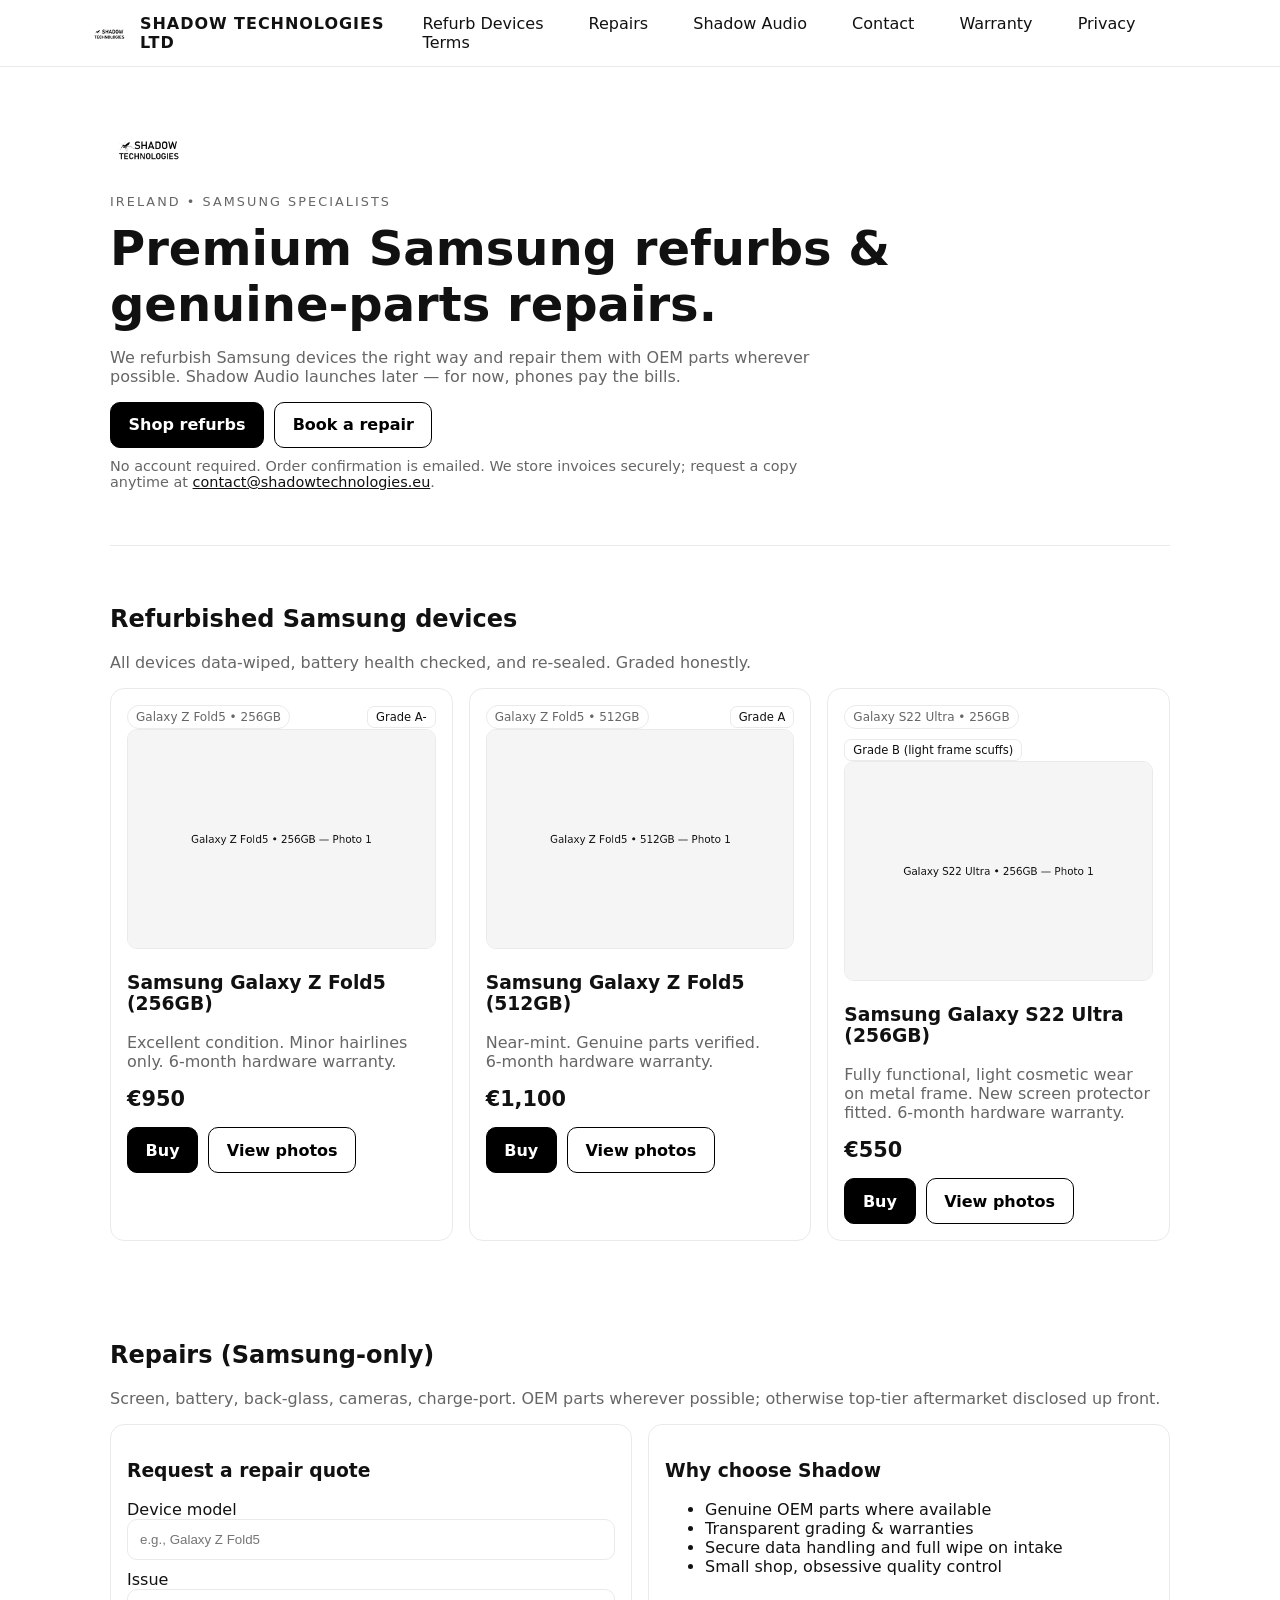
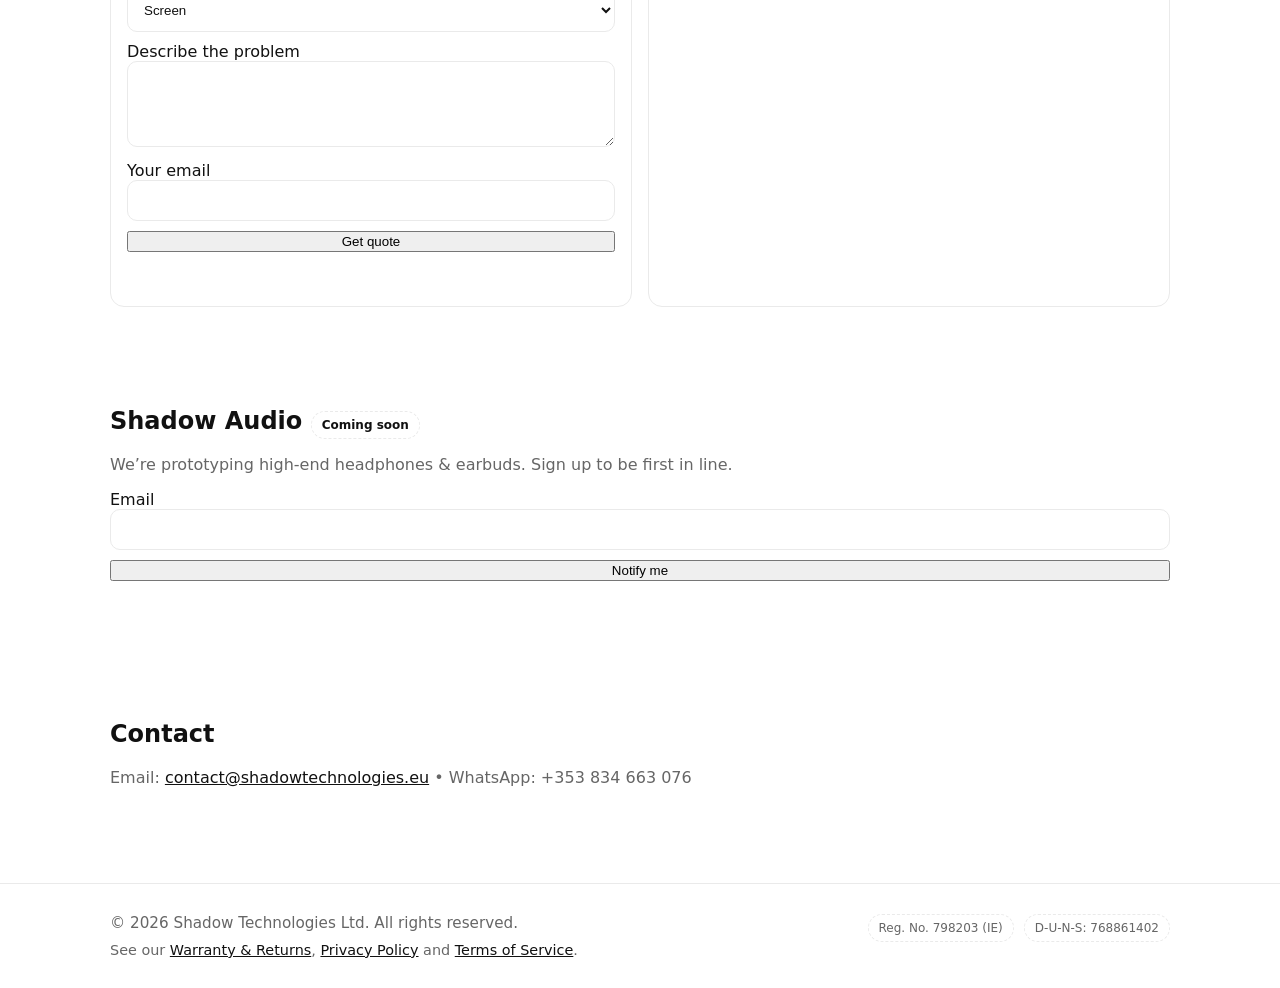
==== index.html @ c61ab70a "Add files via upload" ====
<!DOCTYPE html>
<html lang="en">
<head>
  <meta charset="utf-8" />
  <meta name="viewport" content="width=device-width, initial-scale=1" />
  <title>Shadow Technologies Ltd — Refurbished Samsung • Repairs • Audio (Soon)</title>
  <meta name="description" content="Shadow Technologies Ltd — Ireland. Premium Samsung refurbs, genuine-parts repairs, and Shadow Audio (coming soon)." />
  <link rel="stylesheet" href="assets/css/styles.css" />
  
<link rel="icon" type="image/png" sizes="16x16" href="assets/icons/favicon-16.png">
<link rel="icon" type="image/png" sizes="32x32" href="assets/icons/favicon-32.png">
<link rel="icon" type="image/png" sizes="48x48" href="assets/icons/favicon-48.png">
<link rel="icon" type="image/png" sizes="64x64" href="assets/icons/favicon-64.png">
<link rel="icon" type="image/png" sizes="128x128" href="assets/icons/favicon-128.png">
<link rel="apple-touch-icon" sizes="180x180" href="assets/icons/favicon-180.png">
<link rel="icon" type="image/png" sizes="192x192" href="assets/icons/favicon-192.png">
<link rel="icon" type="image/png" sizes="256x256" href="assets/icons/favicon-256.png">
<link rel="icon" type="image/png" sizes="512x512" href="assets/icons/favicon-512.png">

  <script type="module">
    import { REVOLUT_LINK_FOLD5_256, REVOLUT_LINK_FOLD5_512, REVOLUT_LINK_S22U_256, FORMSPREE_ENDPOINT } from './assets/js/config.js';
    window.SHADOW_CONFIG = { REVOLUT_LINK_FOLD5_256, REVOLUT_LINK_FOLD5_512, REVOLUT_LINK_S22U_256, FORMSPREE_ENDPOINT };
  </script>
</head>
<body>
  <header>
    <div class="wrap top">
      <a class="brand" href="index.html" aria-label="Shadow Technologies home">
        <img src="assets/img/logo-64.png" alt="Shadow logo">
        <span class="word">SHADOW TECHNOLOGIES LTD</span>
      </a>
      <nav aria-label="Main">
        <a href="#devices">Refurb Devices</a>
        <a href="#repairs">Repairs</a>
        <a href="#audio">Shadow Audio</a>
        <a href="#contact">Contact</a>
        <a href="warranty.html">Warranty</a>
        <a href="privacy.html">Privacy</a>
        <a href="terms.html">Terms</a>
      </nav>
    </div>
  </header>

  <main class="wrap">
    <section class="hero">
      <img class="hero-logo" src="assets/img/logo-256.png" alt="Shadow Technologies">
      <span class="kicker">Ireland • Samsung Specialists</span>
      <h1>Premium Samsung refurbs & genuine‑parts repairs.</h1>
      <p>We refurbish Samsung devices the right way and repair them with OEM parts wherever possible. Shadow Audio launches later — for now, phones pay the bills.</p>
      <div class="stack" style="margin-top:14px">
        <a class="btn" href="#devices">Shop refurbs</a>
        <a class="btn" style="background:#fff;color:#000;border:1px solid #000" href="#repairs">Book a repair</a>
      </div>
      <p class="note" style="margin-top:10px">No account required. Order confirmation is emailed. We store invoices securely; request a copy anytime at <a href="mailto:contact@shadowtechnologies.eu">contact@shadowtechnologies.eu</a>.</p>
    </section>

    <!-- Devices -->
    <section id="devices" class="section">
      <h2>Refurbished Samsung devices</h2>
      <p class="muted">All devices data‑wiped, battery health checked, and re‑sealed. Graded honestly.</p>
      <div class="grid" role="list">

        <!-- Fold5 256 -->
        <article class="card" role="listitem">
          <div class="stack" style="justify-content:space-between;align-items:center">
            <span class="tag">Galaxy Z Fold5 • 256GB</span>
            <span class="badge">Grade A-</span>
          </div>
          <img class="img product-img" src="assets/img/fold5-256.jpg" alt="Galaxy Z Fold5 256GB" data-gallery="fold5-256">
          <h3>Samsung Galaxy Z Fold5 (256GB)</h3>
          <p class="muted">Excellent condition. Minor hairlines only. 6‑month hardware warranty.</p>
          <p><span class="price">€950</span></p>
          <div class="stack"><a class="btn" id="buy-fold5-256">Buy</a><a class="btn" style="background:#fff;color:#000;border:1px solid #000" data-open="fold5-256">View photos</a></div>
        </article>

        <!-- Fold5 512 -->
        <article class="card" role="listitem">
          <div class="stack" style="justify-content:space-between;align-items:center">
            <span class="tag">Galaxy Z Fold5 • 512GB</span>
            <span class="badge">Grade A</span>
          </div>
          <img class="img product-img" src="assets/img/fold5-512.jpg" alt="Galaxy Z Fold5 512GB" data-gallery="fold5-512">
          <h3>Samsung Galaxy Z Fold5 (512GB)</h3>
          <p class="muted">Near‑mint. Genuine parts verified. 6‑month hardware warranty.</p>
          <p><span class="price">€1,100</span></p>
          <div class="stack"><a class="btn" id="buy-fold5-512">Buy</a><a class="btn" style="background:#fff;color:#000;border:1px solid #000" data-open="fold5-512">View photos</a></div>
        </article>

        <!-- S22 Ultra -->
        <article class="card" role="listitem">
          <div class="stack" style="justify-content:space-between;align-items:center">
            <span class="tag">Galaxy S22 Ultra • 256GB</span>
            <span class="badge">Grade B (light frame scuffs)</span>
          </div>
          <img class="img product-img" src="assets/img/s22ultra.jpg" alt="Samsung Galaxy S22 Ultra 256GB" data-gallery="s22ultra">
          <h3>Samsung Galaxy S22 Ultra (256GB)</h3>
          <p class="muted">Fully functional, light cosmetic wear on metal frame. New screen protector fitted. 6‑month hardware warranty.</p>
          <p><span class="price">€550</span></p>
          <div class="stack"><a class="btn" id="buy-s22u">Buy</a><a class="btn" style="background:#fff;color:#000;border:1px solid #000" data-open="s22ultra">View photos</a></div>
        </article>

      </div>

      <!-- Hidden galleries -->
      <div class="gallery-images" data-gallery="fold5-256" style="display:none">
        <img src="assets/img/fold5-256-1.jpg" alt="">
        <img src="assets/img/fold5-256-2.jpg" alt="">
        <img src="assets/img/fold5-256-3.jpg" alt="">
      </div>
      <div class="gallery-images" data-gallery="fold5-512" style="display:none">
        <img src="assets/img/fold5-512-1.jpg" alt="">
        <img src="assets/img/fold5-512-2.jpg" alt="">
        <img src="assets/img/fold5-512-3.jpg" alt="">
      </div>
      <div class="gallery-images" data-gallery="s22ultra" style="display:none">
        <img src="assets/img/s22ultra-1.jpg" alt="">
        <img src="assets/img/s22ultra-2.jpg" alt="">
        <img src="assets/img/s22ultra-3.jpg" alt="">
      </div>
    </section>

    <!-- Repairs -->
    <section id="repairs" class="section">
      <h2>Repairs (Samsung‑only)</h2>
      <p class="muted">Screen, battery, back‑glass, cameras, charge‑port. OEM parts wherever possible; otherwise top‑tier aftermarket disclosed up front.</p>
      <div class="grid">
        <div class="card">
          <h3>Request a repair quote</h3>
          <form id="repairForm" method="POST">
            <label>Device model<input name="model" placeholder="e.g., Galaxy Z Fold5" required></label>
            <label>Issue<select name="issue" required>
              <option value="Screen">Screen</option>
              <option value="Battery">Battery</option>
              <option value="Back glass">Back glass</option>
              <option value="Cameras">Cameras</option>
              <option value="Charge port">Charge port</option>
              <option value="Other">Other</option>
            </select></label>
            <label>Describe the problem<textarea name="details" rows="4"></textarea></label>
            <label>Your email<input name="email" type="email" required></label>
            <button class="btn" type="submit">Get quote</button>
            <p class="note" id="repairNote"></p>
          </form>
        </div>
        <div class="card">
          <h3>Why choose Shadow</h3>
          <ul>
            <li>Genuine OEM parts where available</li>
            <li>Transparent grading & warranties</li>
            <li>Secure data handling and full wipe on intake</li>
            <li>Small shop, obsessive quality control</li>
          </ul>
        </div>
      </div>
    </section>

    <!-- Audio -->
    <section id="audio" class="section">
      <h2>Shadow Audio <span class="pill">Coming soon</span></h2>
      <p class="muted">We’re prototyping high‑end headphones & earbuds. Sign up to be first in line.</p>
      <form id="notifyForm" method="POST">
        <label>Email <input type="email" name="email" required></label>
        <button class="btn" type="submit">Notify me</button>
        <p class="note" id="notifyNote"></p>
      </form>
    </section>

    <!-- Contact -->
    <section id="contact" class="section">
      <h2>Contact</h2>
      <p class="muted">Email: <a href="mailto:contact@shadowtechnologies.eu">contact@shadowtechnologies.eu</a> • WhatsApp: +353 834 663 076</p>
    </section>
  </main>

  <footer class="footer">
    <div class="wrap">
      <div class="stack" style="justify-content:space-between">
        <div>© <span id="y"></span> Shadow Technologies Ltd. All rights reserved.</div>
        <div class="stack"><span class="pill">Reg. No. 798203 (IE)</span><span class="pill">D‑U‑N‑S: 768861402</span></div>
      </div>
      <div class="note">See our <a href="warranty.html">Warranty & Returns</a>, <a href="privacy.html">Privacy Policy</a> and <a href="terms.html">Terms of Service</a>.</div>
    </div>
  </footer>

  <!-- Gallery Modal -->
  <div id="galleryModal" class="gallery-modal" role="dialog" aria-modal="true" aria-label="Product gallery">
    <span class="gallery-close" aria-label="Close gallery">&times;</span>
    <img class="gallery-content" id="galleryImage" src="" alt="">
    <div class="gallery-nav"><span id="prev" aria-label="Previous">&#10094;</span><span id="next" aria-label="Next">&#10095;</span></div>
  </div>

  <script>
    const cfg = window.SHADOW_CONFIG || {};
    const safeGo = (url) => { if(!url || url.includes('REPLACE_WITH')) { alert('Checkout link not set yet.'); return; } window.location.href = url; };

    // BUY buttons
    ['buy-fold5-256','buy-fold5-512','buy-s22u'].forEach((id,i)=>{
      const el = document.getElementById(id);
      const link = [cfg.REVOLUT_LINK_FOLD5_256,cfg.REVOLUT_LINK_FOLD5_512,cfg.REVOLUT_LINK_S22U_256][i];
      if (el) el.onclick = () => safeGo(link);
    });

    // Forms → Formspree
    const repairForm = document.getElementById('repairForm');
    const repairNote = document.getElementById('repairNote');
    if (repairForm) {
      repairForm.addEventListener('submit', async (e) => {
        e.preventDefault();
        const fd = new FormData(repairForm);
        const body = Object.fromEntries(fd.entries());
        try {
          const r = await fetch(cfg.FORMSPREE_ENDPOINT, { method:'POST', headers:{'Content-Type':'application/json'}, body: JSON.stringify(body)});
          repairNote.textContent = r.ok ? 'Thanks! We\'ll reply shortly.' : 'Couldn\'t send. Try email.';
          if (r.ok) repairForm.reset();
        } catch(err) { repairNote.textContent = 'Network error. Try email.'; }
      });
    }

    const notifyForm = document.getElementById('notifyForm');
    const notifyNote = document.getElementById('notifyNote');
    if (notifyForm) {
      notifyForm.addEventListener('submit', async (e) => {
        e.preventDefault();
        const fd = new FormData(notifyForm);
        const body = Object.fromEntries(fd.entries());
        try {
          const r = await fetch(cfg.FORMSPREE_ENDPOINT, { method:'POST', headers:{'Content-Type':'application/json'}, body: JSON.stringify({ list:'ShadowAudio', ...body })});
          notifyNote.textContent = r.ok ? 'You\'re on the list! We\'ll email when ready.' : 'Couldn\'t subscribe. Try email.';
          if (r.ok) notifyForm.reset();
        } catch(err) { notifyNote.textContent = 'Network error. Try email.'; }
      });
    }

    // --- Gallery modal ---
    const modal = document.getElementById('galleryModal');
    const modalImg = document.getElementById('galleryImage');
    const closeBtn = modal.querySelector('.gallery-close');
    const prevBtn = document.getElementById('prev');
    const nextBtn = document.getElementById('next');

    let galleryImages = [];
    let currentIndex = 0;

    function openGallery(name) {
      const container = document.querySelector(`.gallery-images[data-gallery="${name}"]`);
      if (!container) return;
      galleryImages = Array.from(container.querySelectorAll('img'));
      currentIndex = 0;
      modal.style.display = 'flex';
      showImage();
    }
    function showImage() { modalImg.src = galleryImages[currentIndex].src; }
    function closeGallery() { modal.style.display = 'none'; }

    document.querySelectorAll('[data-open]').forEach(btn => btn.addEventListener('click', () => openGallery(btn.getAttribute('data-open'))));
    document.querySelectorAll('.product-img').forEach(i => i.addEventListener('click', () => openGallery(i.getAttribute('data-gallery'))));

    prevBtn.onclick = () => { currentIndex = (currentIndex - 1 + galleryImages.length) % galleryImages.length; showImage(); }
    nextBtn.onclick = () => { currentIndex = (currentIndex + 1) % galleryImages.length; showImage(); }
    closeBtn.onclick = closeGallery;
    modal.addEventListener('click', (e) => { if (e.target === modal) closeGallery(); });
    document.addEventListener('keydown', (e) => {
      if (modal.style.display !== 'flex') return;
      if (e.key === 'Escape') closeGallery();
      if (e.key === 'ArrowLeft') prevBtn.onclick();
      if (e.key === 'ArrowRight') nextBtn.onclick();
    });

    document.getElementById('y').textContent = new Date().getFullYear();
  </script>
</body>
</html>
---- assets/css/styles.css ----
:root{--bg:#fff;--fg:#111;--muted:#666;--border:#eaeaea;--accent:#000}
*{box-sizing:border-box}
html,body{margin:0;padding:0;background:var(--bg);color:var(--fg);font-family:system-ui,-apple-system,Segoe UI,Roboto,Ubuntu,Cantarell,'Helvetica Neue',Arial,sans-serif}
a{color:var(--fg);text-decoration:underline}
a.btn{display:inline-block;text-decoration:none;background:var(--accent);color:#fff;padding:.8rem 1.1rem;border-radius:10px;font-weight:600;border:1px solid #000}
header{position:sticky;top:0;background:rgba(255,255,255,.9);backdrop-filter:saturate(180%) blur(8px);border-bottom:1px solid var(--border);z-index:10}
.wrap{max-width:1100px;margin:0 auto;padding:0 20px}
.top{display:flex;align-items:center;justify-content:space-between;padding:14px 0}
.brand{display:flex;align-items:center;gap:10px;text-decoration:none;color:inherit}
.brand img{height:30px;width:auto;display:block}
.brand .word{font-weight:800;letter-spacing:.06em}
nav a{margin:0 10px;padding:8px 10px;border-radius:8px;text-decoration:none}
nav a:hover{background:#f4f4f4}
.hero{padding:52px 0 40px;border-bottom:1px solid var(--border)}
.hero h1{font-size:clamp(28px,5vw,48px);margin:.2em 0}
.hero p{color:var(--muted);max-width:700px}
.grid{display:grid;grid-template-columns:repeat(auto-fit,minmax(260px,1fr));gap:16px}
.card{border:1px solid var(--border);border-radius:14px;padding:16px}
.tag{display:inline-block;font-size:.75rem;border:1px solid var(--border);padding:4px 8px;border-radius:999px;color:var(--muted)}
.price{font-weight:800;font-size:1.3rem}
.muted{color:var(--muted)}
.kicker{letter-spacing:.16em;text-transform:uppercase;font-size:.8rem;color:var(--muted)}
.stack{display:flex;gap:10px;flex-wrap:wrap}
.footer{border-top:1px solid var(--border);margin-top:40px;padding:30px 0;color:var(--muted);font-size:.95rem}
.pill{border:1px dashed var(--border);padding:6px 10px;border-radius:999px;font-size:.75rem}
form{display:grid;gap:10px}
input,textarea,select{width:100%;padding:12px;border-radius:10px;border:1px solid var(--border);background:#fff;color:var(--fg)}
.note{font-size:.9rem;color:var(--muted)}
.section{padding:40px 0}
.badge{font-size:.72rem;padding:3px 8px;border:1px solid var(--border);border-radius:7px}
.img{width:100%;height:220px;object-fit:cover;border-radius:10px;border:1px solid var(--border);cursor:pointer}
.hero .hero-logo{height:60px;width:auto;display:block;margin:0 0 12px 0}

/* Gallery modal */
.gallery-modal{position:fixed;inset:0;background:rgba(0,0,0,.9);display:none;align-items:center;justify-content:center;z-index:1000}
.gallery-content{max-width:80%;max-height:80%;border-radius:12px;border:1px solid #222;box-shadow:0 10px 40px rgba(0,0,0,.5)}
.gallery-close{position:absolute;top:16px;right:24px;font-size:36px;color:#fff;cursor:pointer}
.gallery-nav{position:absolute;top:50%;left:0;right:0;display:flex;justify-content:space-between;transform:translateY(-50%);padding:0 24px}
.gallery-nav span{font-size:50px;color:#fff;cursor:pointer;user-select:none}
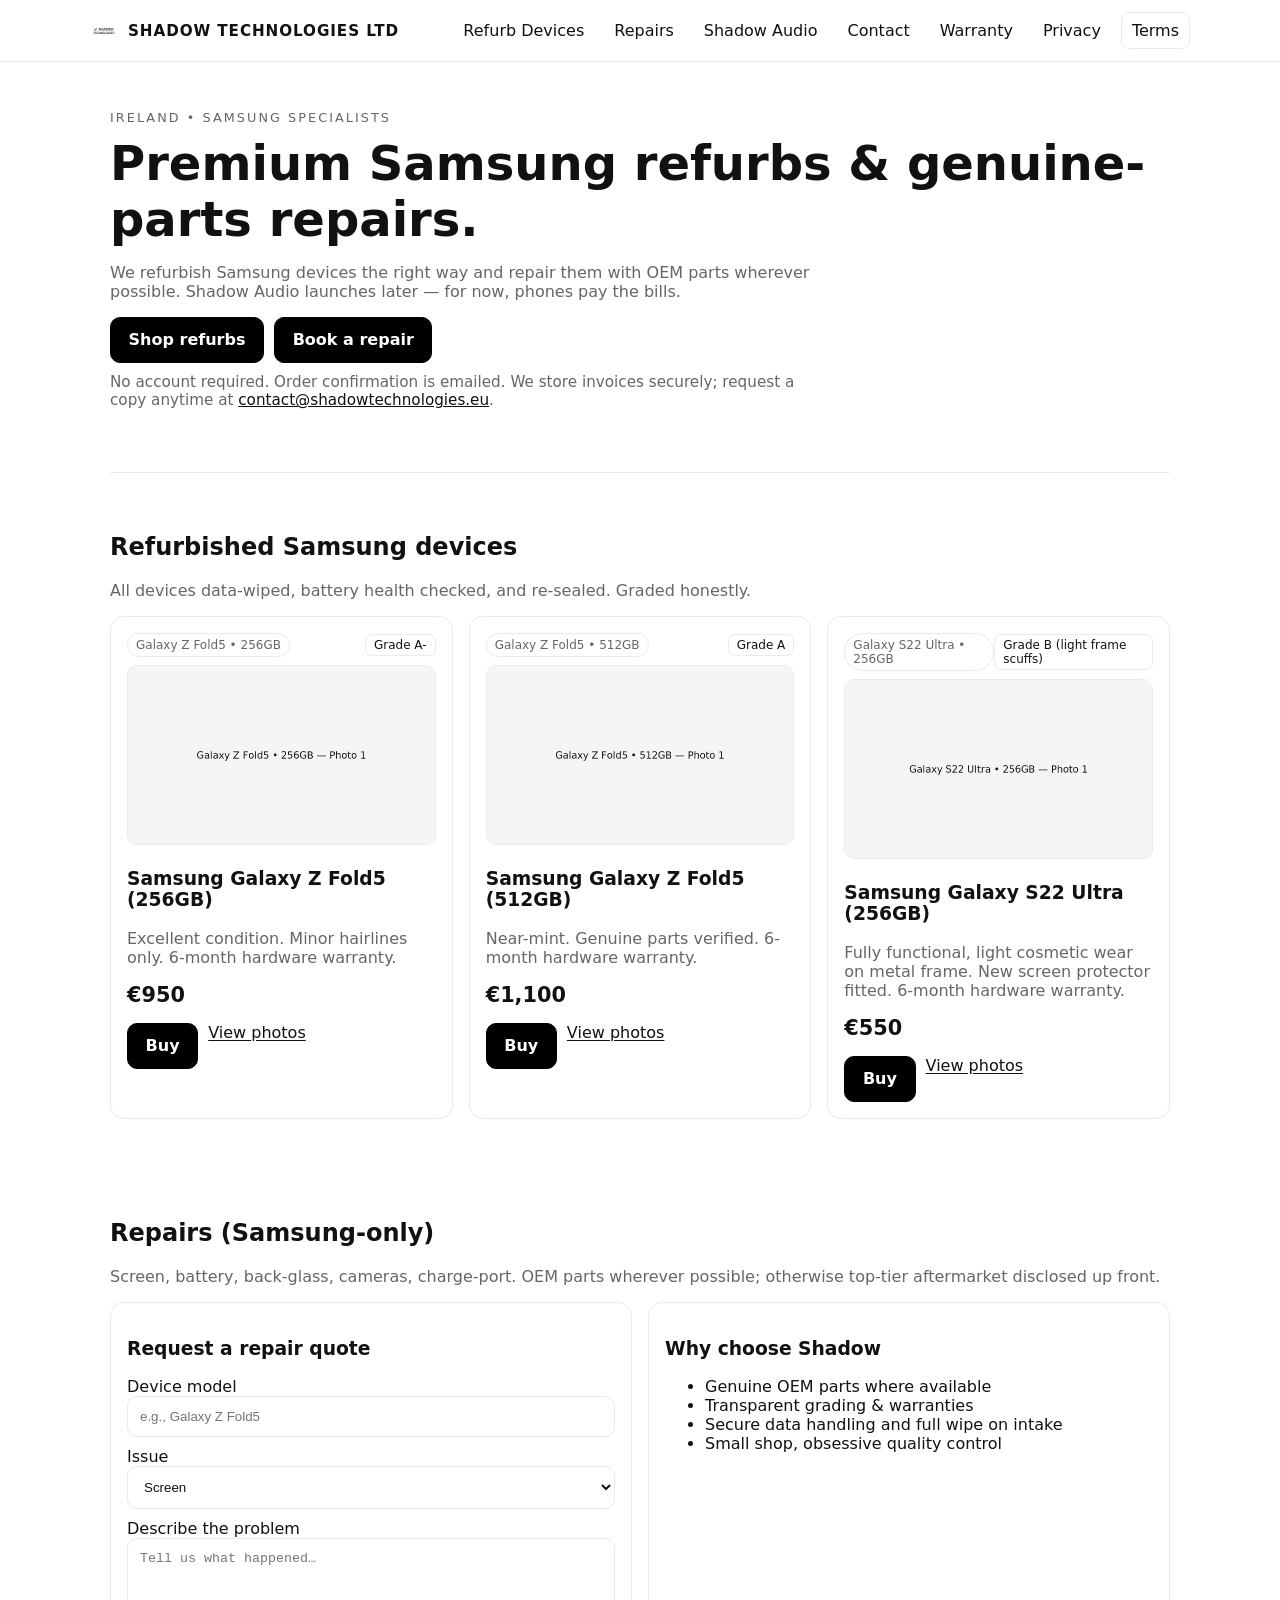
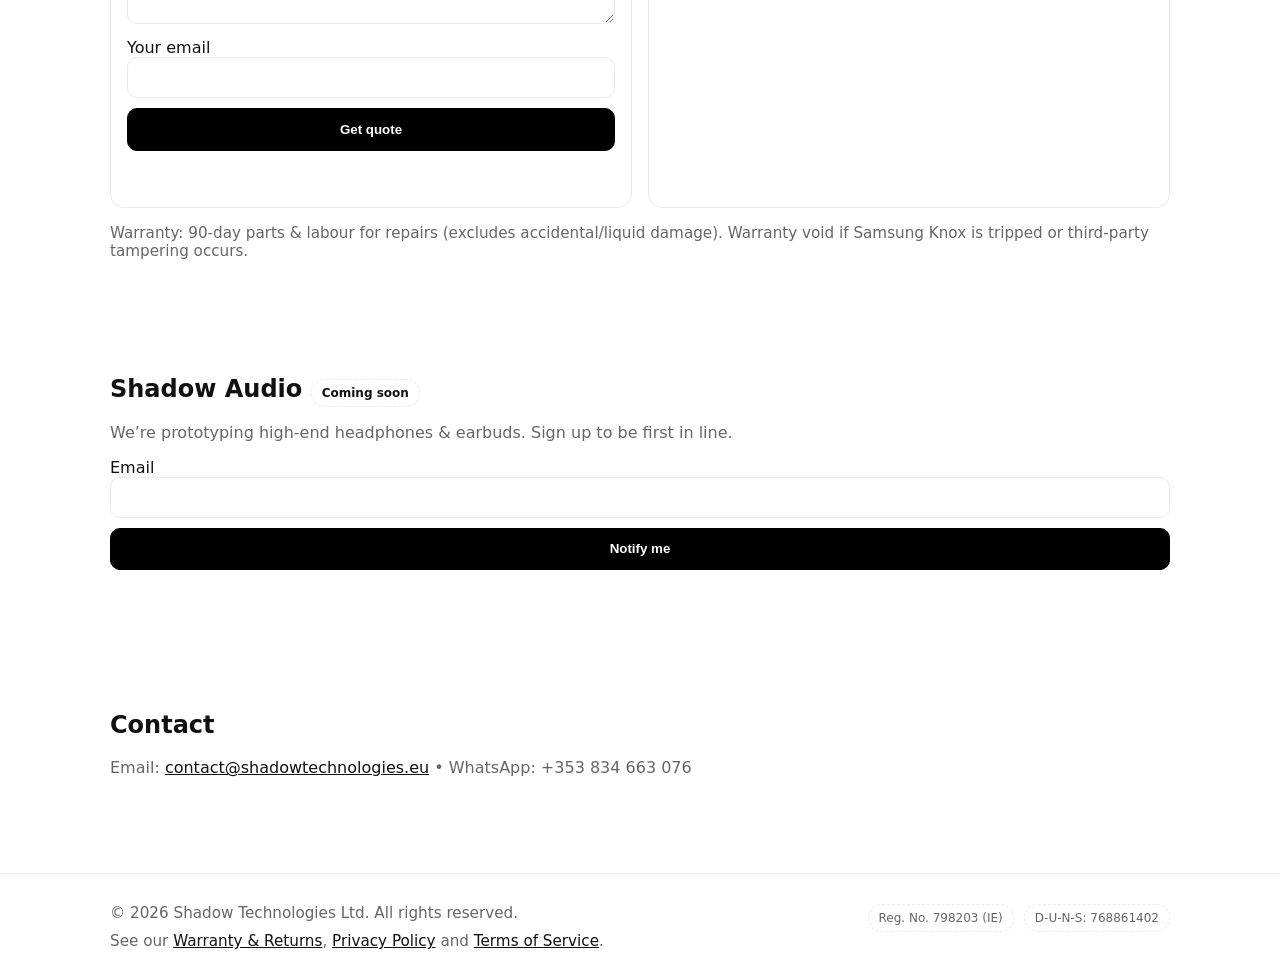
==== commit a1dee893: "Update index.html" ====
--- a/index.html
+++ b/index.html
@@ -4,140 +4,142 @@
   <meta charset="utf-8" />
   <meta name="viewport" content="width=device-width, initial-scale=1" />
   <title>Shadow Technologies Ltd — Refurbished Samsung • Repairs • Audio (Soon)</title>
-  <meta name="description" content="Shadow Technologies Ltd — Ireland. Premium Samsung refurbs, genuine-parts repairs, and Shadow Audio (coming soon)." />
+  <meta name="description" content="Shadow Technologies Ltd — Ireland. Premium Samsung refurb devices, genuine-parts repairs, and Shadow Audio (coming soon)." />
   <link rel="stylesheet" href="assets/css/styles.css" />
-  
-<link rel="icon" type="image/png" sizes="16x16" href="assets/icons/favicon-16.png">
-<link rel="icon" type="image/png" sizes="32x32" href="assets/icons/favicon-32.png">
-<link rel="icon" type="image/png" sizes="48x48" href="assets/icons/favicon-48.png">
-<link rel="icon" type="image/png" sizes="64x64" href="assets/icons/favicon-64.png">
-<link rel="icon" type="image/png" sizes="128x128" href="assets/icons/favicon-128.png">
-<link rel="apple-touch-icon" sizes="180x180" href="assets/icons/favicon-180.png">
-<link rel="icon" type="image/png" sizes="192x192" href="assets/icons/favicon-192.png">
-<link rel="icon" type="image/png" sizes="256x256" href="assets/icons/favicon-256.png">
-<link rel="icon" type="image/png" sizes="512x512" href="assets/icons/favicon-512.png">
-
+  <link rel="icon" href="assets/img/logo-256.png" type="image/png" />
   <script type="module">
-    import { REVOLUT_LINK_FOLD5_256, REVOLUT_LINK_FOLD5_512, REVOLUT_LINK_S22U_256, FORMSPREE_ENDPOINT } from './assets/js/config.js';
+    import {
+      REVOLUT_LINK_FOLD5_256,
+      REVOLUT_LINK_FOLD5_512,
+      REVOLUT_LINK_S22U_256,
+      FORMSPREE_ENDPOINT
+    } from './assets/js/config.js';
     window.SHADOW_CONFIG = { REVOLUT_LINK_FOLD5_256, REVOLUT_LINK_FOLD5_512, REVOLUT_LINK_S22U_256, FORMSPREE_ENDPOINT };
   </script>
 </head>
 <body>
+  <!-- Header -->
   <header>
     <div class="wrap top">
-      <a class="brand" href="index.html" aria-label="Shadow Technologies home">
-        <img src="assets/img/logo-64.png" alt="Shadow logo">
-        <span class="word">SHADOW TECHNOLOGIES LTD</span>
-      </a>
-      <nav aria-label="Main">
+      <div class="brand">
+        <img src="assets/img/logo-256.png" alt="Shadow Technologies" class="brandmark" width="28" height="28" />
+        <span class="logo">SHADOW TECHNOLOGIES LTD</span>
+      </div>
+
+      <!-- Mobile toggle -->
+      <button class="nav-toggle" aria-expanded="false" aria-controls="mainnav" aria-label="Open menu">☰</button>
+
+      <nav id="mainnav" aria-label="Main">
         <a href="#devices">Refurb Devices</a>
         <a href="#repairs">Repairs</a>
         <a href="#audio">Shadow Audio</a>
         <a href="#contact">Contact</a>
         <a href="warranty.html">Warranty</a>
         <a href="privacy.html">Privacy</a>
-        <a href="terms.html">Terms</a>
+        <a class="pill-link" href="terms.html">Terms</a>
       </nav>
     </div>
   </header>
 
   <main class="wrap">
+    <!-- Hero -->
     <section class="hero">
-      <img class="hero-logo" src="assets/img/logo-256.png" alt="Shadow Technologies">
-      <span class="kicker">Ireland • Samsung Specialists</span>
-      <h1>Premium Samsung refurbs & genuine‑parts repairs.</h1>
+      <div class="kicker">IRELAND • SAMSUNG SPECIALISTS</div>
+      <h1>Premium Samsung refurbs &amp; genuine-parts repairs.</h1>
       <p>We refurbish Samsung devices the right way and repair them with OEM parts wherever possible. Shadow Audio launches later — for now, phones pay the bills.</p>
       <div class="stack" style="margin-top:14px">
         <a class="btn" href="#devices">Shop refurbs</a>
-        <a class="btn" style="background:#fff;color:#000;border:1px solid #000" href="#repairs">Book a repair</a>
-      </div>
-      <p class="note" style="margin-top:10px">No account required. Order confirmation is emailed. We store invoices securely; request a copy anytime at <a href="mailto:contact@shadowtechnologies.eu">contact@shadowtechnologies.eu</a>.</p>
+        <a class="btn btn-ghost" href="#repairs">Book a repair</a>
+      </div>
+      <p class="note" style="margin-top:10px">
+        No account required. Order confirmation is emailed. We store invoices securely; request a copy anytime at
+        <a href="mailto:contact@shadowtechnologies.eu">contact@shadowtechnologies.eu</a>.
+      </p>
     </section>
 
     <!-- Devices -->
     <section id="devices" class="section">
       <h2>Refurbished Samsung devices</h2>
-      <p class="muted">All devices data‑wiped, battery health checked, and re‑sealed. Graded honestly.</p>
+      <p class="muted">All devices data-wiped, battery health checked, and re-sealed. Graded honestly.</p>
+
       <div class="grid" role="list">
-
         <!-- Fold5 256 -->
         <article class="card" role="listitem">
-          <div class="stack" style="justify-content:space-between;align-items:center">
+          <div class="card-head">
             <span class="tag">Galaxy Z Fold5 • 256GB</span>
             <span class="badge">Grade A-</span>
           </div>
-          <img class="img product-img" src="assets/img/fold5-256.jpg" alt="Galaxy Z Fold5 256GB" data-gallery="fold5-256">
+          <img class="img" src="assets/img/fold5-256.jpg" alt="Samsung Galaxy Z Fold5 256GB" />
           <h3>Samsung Galaxy Z Fold5 (256GB)</h3>
-          <p class="muted">Excellent condition. Minor hairlines only. 6‑month hardware warranty.</p>
+          <p class="muted">Excellent condition. Minor hairlines only. 6-month hardware warranty.</p>
           <p><span class="price">€950</span></p>
-          <div class="stack"><a class="btn" id="buy-fold5-256">Buy</a><a class="btn" style="background:#fff;color:#000;border:1px solid #000" data-open="fold5-256">View photos</a></div>
+          <div class="stack">
+            <a class="btn" id="buy-fold5-256">Buy</a>
+            <a class="link" href="assets/img/fold5-256.jpg" target="_blank" rel="noopener">View photos</a>
+          </div>
         </article>
 
         <!-- Fold5 512 -->
         <article class="card" role="listitem">
-          <div class="stack" style="justify-content:space-between;align-items:center">
+          <div class="card-head">
             <span class="tag">Galaxy Z Fold5 • 512GB</span>
             <span class="badge">Grade A</span>
           </div>
-          <img class="img product-img" src="assets/img/fold5-512.jpg" alt="Galaxy Z Fold5 512GB" data-gallery="fold5-512">
+          <img class="img" src="assets/img/fold5-512.jpg" alt="Samsung Galaxy Z Fold5 512GB" />
           <h3>Samsung Galaxy Z Fold5 (512GB)</h3>
-          <p class="muted">Near‑mint. Genuine parts verified. 6‑month hardware warranty.</p>
+          <p class="muted">Near-mint. Genuine parts verified. 6-month hardware warranty.</p>
           <p><span class="price">€1,100</span></p>
-          <div class="stack"><a class="btn" id="buy-fold5-512">Buy</a><a class="btn" style="background:#fff;color:#000;border:1px solid #000" data-open="fold5-512">View photos</a></div>
+          <div class="stack">
+            <a class="btn" id="buy-fold5-512">Buy</a>
+            <a class="link" href="assets/img/fold5-512.jpg" target="_blank" rel="noopener">View photos</a>
+          </div>
         </article>
 
         <!-- S22 Ultra -->
         <article class="card" role="listitem">
-          <div class="stack" style="justify-content:space-between;align-items:center">
+          <div class="card-head">
             <span class="tag">Galaxy S22 Ultra • 256GB</span>
             <span class="badge">Grade B (light frame scuffs)</span>
           </div>
-          <img class="img product-img" src="assets/img/s22ultra.jpg" alt="Samsung Galaxy S22 Ultra 256GB" data-gallery="s22ultra">
+          <img class="img" src="assets/img/s22ultra.jpg" alt="Samsung Galaxy S22 Ultra 256GB" />
           <h3>Samsung Galaxy S22 Ultra (256GB)</h3>
-          <p class="muted">Fully functional, light cosmetic wear on metal frame. New screen protector fitted. 6‑month hardware warranty.</p>
+          <p class="muted">Fully functional, light cosmetic wear on metal frame. New screen protector fitted. 6-month hardware warranty.</p>
           <p><span class="price">€550</span></p>
-          <div class="stack"><a class="btn" id="buy-s22u">Buy</a><a class="btn" style="background:#fff;color:#000;border:1px solid #000" data-open="s22ultra">View photos</a></div>
+          <div class="stack">
+            <a class="btn" id="buy-s22u">Buy</a>
+            <a class="link" href="assets/img/s22ultra.jpg" target="_blank" rel="noopener">View photos</a>
+          </div>
         </article>
-
-      </div>
-
-      <!-- Hidden galleries -->
-      <div class="gallery-images" data-gallery="fold5-256" style="display:none">
-        <img src="assets/img/fold5-256-1.jpg" alt="">
-        <img src="assets/img/fold5-256-2.jpg" alt="">
-        <img src="assets/img/fold5-256-3.jpg" alt="">
-      </div>
-      <div class="gallery-images" data-gallery="fold5-512" style="display:none">
-        <img src="assets/img/fold5-512-1.jpg" alt="">
-        <img src="assets/img/fold5-512-2.jpg" alt="">
-        <img src="assets/img/fold5-512-3.jpg" alt="">
-      </div>
-      <div class="gallery-images" data-gallery="s22ultra" style="display:none">
-        <img src="assets/img/s22ultra-1.jpg" alt="">
-        <img src="assets/img/s22ultra-2.jpg" alt="">
-        <img src="assets/img/s22ultra-3.jpg" alt="">
       </div>
     </section>
 
     <!-- Repairs -->
     <section id="repairs" class="section">
-      <h2>Repairs (Samsung‑only)</h2>
-      <p class="muted">Screen, battery, back‑glass, cameras, charge‑port. OEM parts wherever possible; otherwise top‑tier aftermarket disclosed up front.</p>
+      <h2>Repairs (Samsung-only)</h2>
+      <p class="muted">Screen, battery, back-glass, cameras, charge-port. OEM parts wherever possible; otherwise top-tier aftermarket disclosed up front.</p>
       <div class="grid">
         <div class="card">
           <h3>Request a repair quote</h3>
           <form id="repairForm" method="POST">
-            <label>Device model<input name="model" placeholder="e.g., Galaxy Z Fold5" required></label>
-            <label>Issue<select name="issue" required>
-              <option value="Screen">Screen</option>
-              <option value="Battery">Battery</option>
-              <option value="Back glass">Back glass</option>
-              <option value="Cameras">Cameras</option>
-              <option value="Charge port">Charge port</option>
-              <option value="Other">Other</option>
-            </select></label>
-            <label>Describe the problem<textarea name="details" rows="4"></textarea></label>
-            <label>Your email<input name="email" type="email" required></label>
+            <label>Device model
+              <input name="model" placeholder="e.g., Galaxy Z Fold5" required />
+            </label>
+            <label>Issue
+              <select name="issue" required>
+                <option value="Screen">Screen</option>
+                <option value="Battery">Battery</option>
+                <option value="Back glass">Back glass</option>
+                <option value="Cameras">Cameras</option>
+                <option value="Charge port">Charge port</option>
+                <option value="Other">Other</option>
+              </select>
+            </label>
+            <label>Describe the problem
+              <textarea name="details" rows="4" placeholder="Tell us what happened…"></textarea>
+            </label>
+            <label>Your email
+              <input name="email" type="email" required />
+            </label>
             <button class="btn" type="submit">Get quote</button>
             <p class="note" id="repairNote"></p>
           </form>
@@ -146,20 +148,21 @@
           <h3>Why choose Shadow</h3>
           <ul>
             <li>Genuine OEM parts where available</li>
-            <li>Transparent grading & warranties</li>
+            <li>Transparent grading &amp; warranties</li>
             <li>Secure data handling and full wipe on intake</li>
             <li>Small shop, obsessive quality control</li>
           </ul>
         </div>
       </div>
+      <p class="note">Warranty: 90-day parts &amp; labour for repairs (excludes accidental/liquid damage). Warranty void if Samsung Knox is tripped or third-party tampering occurs.</p>
     </section>
 
     <!-- Audio -->
     <section id="audio" class="section">
       <h2>Shadow Audio <span class="pill">Coming soon</span></h2>
-      <p class="muted">We’re prototyping high‑end headphones & earbuds. Sign up to be first in line.</p>
+      <p class="muted">We’re prototyping high-end headphones &amp; earbuds. Sign up to be first in line.</p>
       <form id="notifyForm" method="POST">
-        <label>Email <input type="email" name="email" required></label>
+        <label>Email <input type="email" name="email" required /></label>
         <button class="btn" type="submit">Notify me</button>
         <p class="note" id="notifyNote"></p>
       </form>
@@ -172,35 +175,40 @@
     </section>
   </main>
 
+  <!-- Footer -->
   <footer class="footer">
     <div class="wrap">
       <div class="stack" style="justify-content:space-between">
         <div>© <span id="y"></span> Shadow Technologies Ltd. All rights reserved.</div>
-        <div class="stack"><span class="pill">Reg. No. 798203 (IE)</span><span class="pill">D‑U‑N‑S: 768861402</span></div>
-      </div>
-      <div class="note">See our <a href="warranty.html">Warranty & Returns</a>, <a href="privacy.html">Privacy Policy</a> and <a href="terms.html">Terms of Service</a>.</div>
+        <div class="stack">
+          <span class="pill">Reg. No. 798203 (IE)</span>
+          <span class="pill">D-U-N-S: 768861402</span>
+        </div>
+      </div>
+      <div class="note">See our <a href="warranty.html">Warranty &amp; Returns</a>, <a href="privacy.html">Privacy Policy</a> and <a href="terms.html">Terms of Service</a>.</div>
     </div>
   </footer>
 
-  <!-- Gallery Modal -->
-  <div id="galleryModal" class="gallery-modal" role="dialog" aria-modal="true" aria-label="Product gallery">
-    <span class="gallery-close" aria-label="Close gallery">&times;</span>
-    <img class="gallery-content" id="galleryImage" src="" alt="">
-    <div class="gallery-nav"><span id="prev" aria-label="Previous">&#10094;</span><span id="next" aria-label="Next">&#10095;</span></div>
-  </div>
-
+  <!-- Behavior -->
   <script>
     const cfg = window.SHADOW_CONFIG || {};
-    const safeGo = (url) => { if(!url || url.includes('REPLACE_WITH')) { alert('Checkout link not set yet.'); return; } window.location.href = url; };
-
-    // BUY buttons
-    ['buy-fold5-256','buy-fold5-512','buy-s22u'].forEach((id,i)=>{
-      const el = document.getElementById(id);
-      const link = [cfg.REVOLUT_LINK_FOLD5_256,cfg.REVOLUT_LINK_FOLD5_512,cfg.REVOLUT_LINK_S22U_256][i];
-      if (el) el.onclick = () => safeGo(link);
+
+    // BUY buttons → Hosted Checkout links
+    const byId = (id) => document.getElementById(id);
+    const map = [
+      ['buy-fold5-256', 'REVOLUT_LINK_FOLD5_256'],
+      ['buy-fold5-512', 'REVOLUT_LINK_FOLD5_512'],
+      ['buy-s22u',      'REVOLUT_LINK_S22U_256']
+    ];
+    map.forEach(([btnId, key]) => {
+      const el = byId(btnId);
+      if (el) el.onclick = () => window.location.href = cfg[key];
     });
 
     // Forms → Formspree
+    const postJSON = (endpoint, data) =>
+      fetch(endpoint, { method:'POST', headers:{'Content-Type':'application/json'}, body: JSON.stringify(data) });
+
     const repairForm = document.getElementById('repairForm');
     const repairNote = document.getElementById('repairNote');
     if (repairForm) {
@@ -208,11 +216,9 @@
         e.preventDefault();
         const fd = new FormData(repairForm);
         const body = Object.fromEntries(fd.entries());
-        try {
-          const r = await fetch(cfg.FORMSPREE_ENDPOINT, { method:'POST', headers:{'Content-Type':'application/json'}, body: JSON.stringify(body)});
-          repairNote.textContent = r.ok ? 'Thanks! We\'ll reply shortly.' : 'Couldn\'t send. Try email.';
-          if (r.ok) repairForm.reset();
-        } catch(err) { repairNote.textContent = 'Network error. Try email.'; }
+        const r = await postJSON(cfg.FORMSPREE_ENDPOINT, { type:'repair', ...body });
+        repairNote.textContent = r.ok ? 'Thanks! We\'ll reply shortly.' : 'Couldn\'t send. Try email.';
+        if (r.ok) repairForm.reset();
       });
     }
 
@@ -223,48 +229,22 @@
         e.preventDefault();
         const fd = new FormData(notifyForm);
         const body = Object.fromEntries(fd.entries());
-        try {
-          const r = await fetch(cfg.FORMSPREE_ENDPOINT, { method:'POST', headers:{'Content-Type':'application/json'}, body: JSON.stringify({ list:'ShadowAudio', ...body })});
-          notifyNote.textContent = r.ok ? 'You\'re on the list! We\'ll email when ready.' : 'Couldn\'t subscribe. Try email.';
-          if (r.ok) notifyForm.reset();
-        } catch(err) { notifyNote.textContent = 'Network error. Try email.'; }
+        const r = await postJSON(cfg.FORMSPREE_ENDPOINT, { type:'audio_notify', list:'ShadowAudio', ...body });
+        notifyNote.textContent = r.ok ? 'You\'re on the list! We\'ll email when ready.' : 'Couldn\'t subscribe. Try email.';
+        if (r.ok) notifyForm.reset();
       });
     }
 
-    // --- Gallery modal ---
-    const modal = document.getElementById('galleryModal');
-    const modalImg = document.getElementById('galleryImage');
-    const closeBtn = modal.querySelector('.gallery-close');
-    const prevBtn = document.getElementById('prev');
-    const nextBtn = document.getElementById('next');
-
-    let galleryImages = [];
-    let currentIndex = 0;
-
-    function openGallery(name) {
-      const container = document.querySelector(`.gallery-images[data-gallery="${name}"]`);
-      if (!container) return;
-      galleryImages = Array.from(container.querySelectorAll('img'));
-      currentIndex = 0;
-      modal.style.display = 'flex';
-      showImage();
+    // Mobile nav toggle
+    const t = document.querySelector('.nav-toggle');
+    const n = document.getElementById('mainnav');
+    if (t && n) {
+      t.addEventListener('click', () => {
+        const open = t.getAttribute('aria-expanded') === 'true';
+        t.setAttribute('aria-expanded', String(!open));
+        n.classList.toggle('open', !open);
+      });
     }
-    function showImage() { modalImg.src = galleryImages[currentIndex].src; }
-    function closeGallery() { modal.style.display = 'none'; }
-
-    document.querySelectorAll('[data-open]').forEach(btn => btn.addEventListener('click', () => openGallery(btn.getAttribute('data-open'))));
-    document.querySelectorAll('.product-img').forEach(i => i.addEventListener('click', () => openGallery(i.getAttribute('data-gallery'))));
-
-    prevBtn.onclick = () => { currentIndex = (currentIndex - 1 + galleryImages.length) % galleryImages.length; showImage(); }
-    nextBtn.onclick = () => { currentIndex = (currentIndex + 1) % galleryImages.length; showImage(); }
-    closeBtn.onclick = closeGallery;
-    modal.addEventListener('click', (e) => { if (e.target === modal) closeGallery(); });
-    document.addEventListener('keydown', (e) => {
-      if (modal.style.display !== 'flex') return;
-      if (e.key === 'Escape') closeGallery();
-      if (e.key === 'ArrowLeft') prevBtn.onclick();
-      if (e.key === 'ArrowRight') nextBtn.onclick();
-    });
 
     document.getElementById('y').textContent = new Date().getFullYear();
   </script>
--- a/assets/css/styles.css
+++ b/assets/css/styles.css
@@ -1,39 +1,87 @@
-:root{--bg:#fff;--fg:#111;--muted:#666;--border:#eaeaea;--accent:#000}
+:root{
+  --bg:#fff;
+  --fg:#111;
+  --muted:#666;
+  --border:#eaeaea;
+  --accent:#000;
+}
+
 *{box-sizing:border-box}
 html,body{margin:0;padding:0;background:var(--bg);color:var(--fg);font-family:system-ui,-apple-system,Segoe UI,Roboto,Ubuntu,Cantarell,'Helvetica Neue',Arial,sans-serif}
 a{color:var(--fg);text-decoration:underline}
-a.btn{display:inline-block;text-decoration:none;background:var(--accent);color:#fff;padding:.8rem 1.1rem;border-radius:10px;font-weight:600;border:1px solid #000}
+.link{text-underline-offset:2px}
+
+.wrap{max-width:1100px;margin:0 auto;padding:0 20px}
+
+/* Buttons */
+a.btn,button.btn{
+  display:inline-block;text-decoration:none;background:var(--accent);color:#fff;
+  padding:.8rem 1.1rem;border-radius:10px;font-weight:600;border:1px solid #000;cursor:pointer
+}
+.btn-ghost{background:#fff;color:#000;border:1px solid #000}
+
+/* Header */
 header{position:sticky;top:0;background:rgba(255,255,255,.9);backdrop-filter:saturate(180%) blur(8px);border-bottom:1px solid var(--border);z-index:10}
-.wrap{max-width:1100px;margin:0 auto;padding:0 20px}
-.top{display:flex;align-items:center;justify-content:space-between;padding:14px 0}
-.brand{display:flex;align-items:center;gap:10px;text-decoration:none;color:inherit}
-.brand img{height:30px;width:auto;display:block}
-.brand .word{font-weight:800;letter-spacing:.06em}
-nav a{margin:0 10px;padding:8px 10px;border-radius:8px;text-decoration:none}
-nav a:hover{background:#f4f4f4}
-.hero{padding:52px 0 40px;border-bottom:1px solid var(--border)}
+.top{display:flex;align-items:center;justify-content:space-between;padding:12px 0;gap:12px}
+.brand{display:flex;align-items:center;gap:10px;min-width:0}
+.brandmark{width:28px;height:28px;object-fit:contain;image-rendering:auto}
+.logo{font-weight:800;letter-spacing:.06em;white-space:nowrap;font-size:.95rem}
+
+/* Nav */
+nav#mainnav{display:flex;gap:10px;align-items:center}
+nav#mainnav a{margin:0;padding:8px 10px;border-radius:8px;text-decoration:none}
+nav#mainnav a:hover{background:#f4f4f4}
+.pill-link{border:1px solid var(--border)}
+
+/* Mobile nav */
+.nav-toggle{display:none;border:1px solid var(--border);background:#fff;border-radius:8px;padding:8px 10px;font-size:1.1rem}
+@media (max-width: 820px){
+  .logo{font-size:.9rem}
+  .nav-toggle{display:inline-block}
+  nav#mainnav{
+    display:none;position:absolute;right:20px;top:56px;background:#fff;border:1px solid var(--border);
+    border-radius:12px;box-shadow:0 10px 30px rgba(0,0,0,.08);flex-direction:column;gap:0;min-width:210px;
+    overflow:hidden;z-index:20
+  }
+  nav#mainnav.open{display:flex}
+  nav#mainnav a{padding:12px 14px;border-radius:0;border-bottom:1px solid var(--border)}
+  nav#mainnav a:last-child{border-bottom:none}
+}
+
+/* Hero */
+.hero{padding:48px 0;border-bottom:1px solid var(--border)}
 .hero h1{font-size:clamp(28px,5vw,48px);margin:.2em 0}
 .hero p{color:var(--muted);max-width:700px}
+.kicker{letter-spacing:.16em;text-transform:uppercase;font-size:.8rem;color:var(--muted)}
+.stack{display:flex;gap:10px;flex-wrap:wrap}
+.note{font-size:.95rem;color:var(--muted)}
+@media (max-width: 600px){
+  .hero{padding:34px 0}
+  .hero h1{font-size:clamp(24px,7vw,34px)}
+  .hero p{font-size:.98rem}
+  .stack .btn{padding:.7rem 1rem}
+}
+
+/* Sections */
+.section{padding:40px 0}
+@media (max-width: 600px){ .section{padding:28px 0} }
+
+/* Cards / Grid */
 .grid{display:grid;grid-template-columns:repeat(auto-fit,minmax(260px,1fr));gap:16px}
 .card{border:1px solid var(--border);border-radius:14px;padding:16px}
+.card-head{display:flex;justify-content:space-between;align-items:center;margin-bottom:8px}
 .tag{display:inline-block;font-size:.75rem;border:1px solid var(--border);padding:4px 8px;border-radius:999px;color:var(--muted)}
+.badge{font-size:.75rem;padding:3px 8px;border:1px solid var(--border);border-radius:7px}
+.img{width:100%;height:180px;object-fit:cover;border-radius:10px;border:1px solid var(--border);image-rendering:auto}
 .price{font-weight:800;font-size:1.3rem}
 .muted{color:var(--muted)}
-.kicker{letter-spacing:.16em;text-transform:uppercase;font-size:.8rem;color:var(--muted)}
-.stack{display:flex;gap:10px;flex-wrap:wrap}
+
+/* Footer */
 .footer{border-top:1px solid var(--border);margin-top:40px;padding:30px 0;color:var(--muted);font-size:.95rem}
-.pill{border:1px dashed var(--border);padding:6px 10px;border-radius:999px;font-size:.75rem}
+
+/* Forms */
 form{display:grid;gap:10px}
 input,textarea,select{width:100%;padding:12px;border-radius:10px;border:1px solid var(--border);background:#fff;color:var(--fg)}
-.note{font-size:.9rem;color:var(--muted)}
-.section{padding:40px 0}
-.badge{font-size:.72rem;padding:3px 8px;border:1px solid var(--border);border-radius:7px}
-.img{width:100%;height:220px;object-fit:cover;border-radius:10px;border:1px solid var(--border);cursor:pointer}
-.hero .hero-logo{height:60px;width:auto;display:block;margin:0 0 12px 0}
 
-/* Gallery modal */
-.gallery-modal{position:fixed;inset:0;background:rgba(0,0,0,.9);display:none;align-items:center;justify-content:center;z-index:1000}
-.gallery-content{max-width:80%;max-height:80%;border-radius:12px;border:1px solid #222;box-shadow:0 10px 40px rgba(0,0,0,.5)}
-.gallery-close{position:absolute;top:16px;right:24px;font-size:36px;color:#fff;cursor:pointer}
-.gallery-nav{position:absolute;top:50%;left:0;right:0;display:flex;justify-content:space-between;transform:translateY(-50%);padding:0 24px}
-.gallery-nav span{font-size:50px;color:#fff;cursor:pointer;user-select:none}
+/* Pills */
+.pill{border:1px dashed var(--border);padding:6px 10px;border-radius:999px;font-size:.75rem}
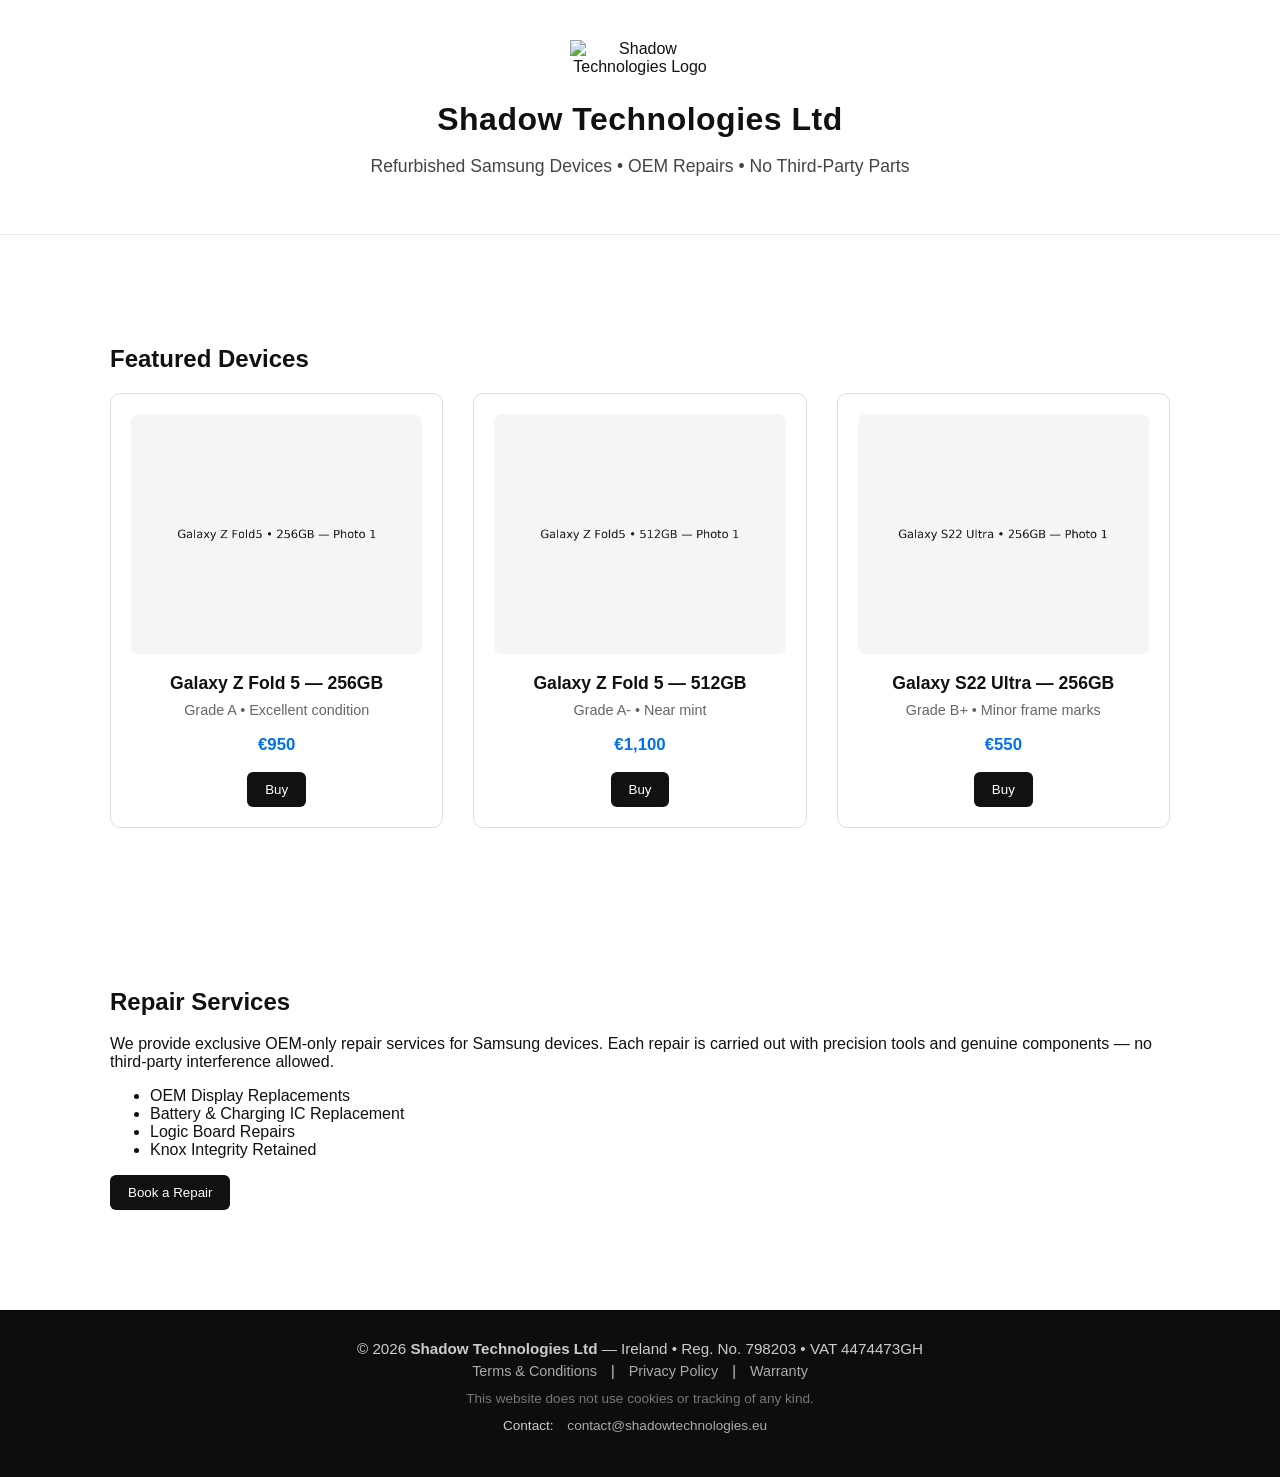
==== commit 11800c37: "Update index.html" ====
--- a/index.html
+++ b/index.html
@@ -3,250 +3,181 @@
 <head>
   <meta charset="utf-8" />
   <meta name="viewport" content="width=device-width, initial-scale=1" />
-  <title>Shadow Technologies Ltd — Refurbished Samsung • Repairs • Audio (Soon)</title>
-  <meta name="description" content="Shadow Technologies Ltd — Ireland. Premium Samsung refurb devices, genuine-parts repairs, and Shadow Audio (coming soon)." />
+  <title>Shadow Technologies Ltd — Refurbished Samsung Devices & OEM Repairs</title>
+  <meta name="description" content="Shadow Technologies Ltd — Ireland-based e-commerce for premium refurbished Samsung devices and OEM-only repair services.">
   <link rel="stylesheet" href="assets/css/styles.css" />
-  <link rel="icon" href="assets/img/logo-256.png" type="image/png" />
-  <script type="module">
-    import {
-      REVOLUT_LINK_FOLD5_256,
-      REVOLUT_LINK_FOLD5_512,
-      REVOLUT_LINK_S22U_256,
-      FORMSPREE_ENDPOINT
-    } from './assets/js/config.js';
-    window.SHADOW_CONFIG = { REVOLUT_LINK_FOLD5_256, REVOLUT_LINK_FOLD5_512, REVOLUT_LINK_S22U_256, FORMSPREE_ENDPOINT };
-  </script>
+  <style>
+    body {
+      margin: 0;
+      font-family: "Inter", Arial, sans-serif;
+      background-color: #ffffff;
+      color: #111;
+    }
+    header {
+      text-align: center;
+      padding: 40px 20px;
+    }
+    header img {
+      max-width: 140px;
+      margin-bottom: 15px;
+    }
+    h1 {
+      margin: 10px 0;
+      font-weight: 700;
+      letter-spacing: 0.5px;
+    }
+    .tagline {
+      font-size: 1.1rem;
+      color: #444;
+    }
+    main {
+      max-width: 1100px;
+      margin: 50px auto;
+      padding: 0 20px;
+    }
+    .section {
+      margin-bottom: 60px;
+    }
+    .products {
+      display: grid;
+      grid-template-columns: repeat(auto-fit, minmax(260px, 1fr));
+      gap: 30px;
+    }
+    .product {
+      border: 1px solid #ddd;
+      border-radius: 10px;
+      padding: 20px;
+      text-align: center;
+      transition: all 0.3s ease;
+    }
+    .product:hover {
+      box-shadow: 0 4px 15px rgba(0, 0, 0, 0.1);
+      transform: translateY(-3px);
+    }
+    .product img {
+      width: 100%;
+      height: 240px;
+      object-fit: cover;
+      border-radius: 8px;
+    }
+    .product h3 {
+      margin: 15px 0 8px;
+      font-size: 1.1rem;
+    }
+    .price {
+      color: #0070f3;
+      font-weight: 600;
+      font-size: 1.05rem;
+    }
+    .grade {
+      font-size: 0.9rem;
+      color: #666;
+      margin-top: 5px;
+    }
+    button {
+      background-color: #111;
+      color: #fff;
+      border: none;
+      padding: 10px 18px;
+      border-radius: 6px;
+      cursor: pointer;
+      transition: 0.2s;
+    }
+    button:hover {
+      background-color: #333;
+    }
+
+    footer {
+      background: #0d0d0d;
+      color: #ccc;
+      padding: 30px 0;
+      text-align: center;
+      margin-top: 60px;
+    }
+    footer a {
+      color: #aaa;
+      text-decoration: none;
+      margin: 0 10px;
+    }
+    footer a:hover {
+      color: #fff;
+    }
+  </style>
 </head>
+
 <body>
-  <!-- Header -->
   <header>
-    <div class="wrap top">
-      <div class="brand">
-        <img src="assets/img/logo-256.png" alt="Shadow Technologies" class="brandmark" width="28" height="28" />
-        <span class="logo">SHADOW TECHNOLOGIES LTD</span>
-      </div>
-
-      <!-- Mobile toggle -->
-      <button class="nav-toggle" aria-expanded="false" aria-controls="mainnav" aria-label="Open menu">☰</button>
-
-      <nav id="mainnav" aria-label="Main">
-        <a href="#devices">Refurb Devices</a>
-        <a href="#repairs">Repairs</a>
-        <a href="#audio">Shadow Audio</a>
-        <a href="#contact">Contact</a>
-        <a href="warranty.html">Warranty</a>
-        <a href="privacy.html">Privacy</a>
-        <a class="pill-link" href="terms.html">Terms</a>
-      </nav>
-    </div>
+    <img src="assets/img/logo.png" alt="Shadow Technologies Logo" />
+    <h1>Shadow Technologies Ltd</h1>
+    <p class="tagline">Refurbished Samsung Devices • OEM Repairs • No Third-Party Parts</p>
   </header>
 
-  <main class="wrap">
-    <!-- Hero -->
-    <section class="hero">
-      <div class="kicker">IRELAND • SAMSUNG SPECIALISTS</div>
-      <h1>Premium Samsung refurbs &amp; genuine-parts repairs.</h1>
-      <p>We refurbish Samsung devices the right way and repair them with OEM parts wherever possible. Shadow Audio launches later — for now, phones pay the bills.</p>
-      <div class="stack" style="margin-top:14px">
-        <a class="btn" href="#devices">Shop refurbs</a>
-        <a class="btn btn-ghost" href="#repairs">Book a repair</a>
-      </div>
-      <p class="note" style="margin-top:10px">
-        No account required. Order confirmation is emailed. We store invoices securely; request a copy anytime at
-        <a href="mailto:contact@shadowtechnologies.eu">contact@shadowtechnologies.eu</a>.
-      </p>
-    </section>
+  <main>
+    <section class="section">
+      <h2>Featured Devices</h2>
+      <div class="products">
+        <div class="product">
+          <img src="assets/img/fold5-256.jpg" alt="Samsung Galaxy Z Fold 5 256GB" />
+          <h3>Galaxy Z Fold 5 — 256GB</h3>
+          <p class="grade">Grade A • Excellent condition</p>
+          <p class="price">€950</p>
+          <button>Buy</button>
+        </div>
 
-    <!-- Devices -->
-    <section id="devices" class="section">
-      <h2>Refurbished Samsung devices</h2>
-      <p class="muted">All devices data-wiped, battery health checked, and re-sealed. Graded honestly.</p>
+        <div class="product">
+          <img src="assets/img/fold5-512.jpg" alt="Samsung Galaxy Z Fold 5 512GB" />
+          <h3>Galaxy Z Fold 5 — 512GB</h3>
+          <p class="grade">Grade A- • Near mint</p>
+          <p class="price">€1,100</p>
+          <button>Buy</button>
+        </div>
 
-      <div class="grid" role="list">
-        <!-- Fold5 256 -->
-        <article class="card" role="listitem">
-          <div class="card-head">
-            <span class="tag">Galaxy Z Fold5 • 256GB</span>
-            <span class="badge">Grade A-</span>
-          </div>
-          <img class="img" src="assets/img/fold5-256.jpg" alt="Samsung Galaxy Z Fold5 256GB" />
-          <h3>Samsung Galaxy Z Fold5 (256GB)</h3>
-          <p class="muted">Excellent condition. Minor hairlines only. 6-month hardware warranty.</p>
-          <p><span class="price">€950</span></p>
-          <div class="stack">
-            <a class="btn" id="buy-fold5-256">Buy</a>
-            <a class="link" href="assets/img/fold5-256.jpg" target="_blank" rel="noopener">View photos</a>
-          </div>
-        </article>
-
-        <!-- Fold5 512 -->
-        <article class="card" role="listitem">
-          <div class="card-head">
-            <span class="tag">Galaxy Z Fold5 • 512GB</span>
-            <span class="badge">Grade A</span>
-          </div>
-          <img class="img" src="assets/img/fold5-512.jpg" alt="Samsung Galaxy Z Fold5 512GB" />
-          <h3>Samsung Galaxy Z Fold5 (512GB)</h3>
-          <p class="muted">Near-mint. Genuine parts verified. 6-month hardware warranty.</p>
-          <p><span class="price">€1,100</span></p>
-          <div class="stack">
-            <a class="btn" id="buy-fold5-512">Buy</a>
-            <a class="link" href="assets/img/fold5-512.jpg" target="_blank" rel="noopener">View photos</a>
-          </div>
-        </article>
-
-        <!-- S22 Ultra -->
-        <article class="card" role="listitem">
-          <div class="card-head">
-            <span class="tag">Galaxy S22 Ultra • 256GB</span>
-            <span class="badge">Grade B (light frame scuffs)</span>
-          </div>
-          <img class="img" src="assets/img/s22ultra.jpg" alt="Samsung Galaxy S22 Ultra 256GB" />
-          <h3>Samsung Galaxy S22 Ultra (256GB)</h3>
-          <p class="muted">Fully functional, light cosmetic wear on metal frame. New screen protector fitted. 6-month hardware warranty.</p>
-          <p><span class="price">€550</span></p>
-          <div class="stack">
-            <a class="btn" id="buy-s22u">Buy</a>
-            <a class="link" href="assets/img/s22ultra.jpg" target="_blank" rel="noopener">View photos</a>
-          </div>
-        </article>
+        <div class="product">
+          <img src="assets/img/s22ultra.jpg" alt="Samsung Galaxy S22 Ultra 256GB" />
+          <h3>Galaxy S22 Ultra — 256GB</h3>
+          <p class="grade">Grade B+ • Minor frame marks</p>
+          <p class="price">€550</p>
+          <button>Buy</button>
+        </div>
       </div>
     </section>
 
-    <!-- Repairs -->
-    <section id="repairs" class="section">
-      <h2>Repairs (Samsung-only)</h2>
-      <p class="muted">Screen, battery, back-glass, cameras, charge-port. OEM parts wherever possible; otherwise top-tier aftermarket disclosed up front.</p>
-      <div class="grid">
-        <div class="card">
-          <h3>Request a repair quote</h3>
-          <form id="repairForm" method="POST">
-            <label>Device model
-              <input name="model" placeholder="e.g., Galaxy Z Fold5" required />
-            </label>
-            <label>Issue
-              <select name="issue" required>
-                <option value="Screen">Screen</option>
-                <option value="Battery">Battery</option>
-                <option value="Back glass">Back glass</option>
-                <option value="Cameras">Cameras</option>
-                <option value="Charge port">Charge port</option>
-                <option value="Other">Other</option>
-              </select>
-            </label>
-            <label>Describe the problem
-              <textarea name="details" rows="4" placeholder="Tell us what happened…"></textarea>
-            </label>
-            <label>Your email
-              <input name="email" type="email" required />
-            </label>
-            <button class="btn" type="submit">Get quote</button>
-            <p class="note" id="repairNote"></p>
-          </form>
-        </div>
-        <div class="card">
-          <h3>Why choose Shadow</h3>
-          <ul>
-            <li>Genuine OEM parts where available</li>
-            <li>Transparent grading &amp; warranties</li>
-            <li>Secure data handling and full wipe on intake</li>
-            <li>Small shop, obsessive quality control</li>
-          </ul>
-        </div>
-      </div>
-      <p class="note">Warranty: 90-day parts &amp; labour for repairs (excludes accidental/liquid damage). Warranty void if Samsung Knox is tripped or third-party tampering occurs.</p>
-    </section>
-
-    <!-- Audio -->
-    <section id="audio" class="section">
-      <h2>Shadow Audio <span class="pill">Coming soon</span></h2>
-      <p class="muted">We’re prototyping high-end headphones &amp; earbuds. Sign up to be first in line.</p>
-      <form id="notifyForm" method="POST">
-        <label>Email <input type="email" name="email" required /></label>
-        <button class="btn" type="submit">Notify me</button>
-        <p class="note" id="notifyNote"></p>
-      </form>
-    </section>
-
-    <!-- Contact -->
-    <section id="contact" class="section">
-      <h2>Contact</h2>
-      <p class="muted">Email: <a href="mailto:contact@shadowtechnologies.eu">contact@shadowtechnologies.eu</a> • WhatsApp: +353 834 663 076</p>
+    <section class="section">
+      <h2>Repair Services</h2>
+      <p>
+        We provide exclusive OEM-only repair services for Samsung devices.
+        Each repair is carried out with precision tools and genuine components — no third-party interference allowed.
+      </p>
+      <ul>
+        <li>OEM Display Replacements</li>
+        <li>Battery & Charging IC Replacement</li>
+        <li>Logic Board Repairs</li>
+        <li>Knox Integrity Retained</li>
+      </ul>
+      <button>Book a Repair</button>
     </section>
   </main>
 
   <!-- Footer -->
-  <footer class="footer">
-    <div class="wrap">
-      <div class="stack" style="justify-content:space-between">
-        <div>© <span id="y"></span> Shadow Technologies Ltd. All rights reserved.</div>
-        <div class="stack">
-          <span class="pill">Reg. No. 798203 (IE)</span>
-          <span class="pill">D-U-N-S: 768861402</span>
-        </div>
-      </div>
-      <div class="note">See our <a href="warranty.html">Warranty &amp; Returns</a>, <a href="privacy.html">Privacy Policy</a> and <a href="terms.html">Terms of Service</a>.</div>
-    </div>
+  <footer>
+    <p style="margin:0;font-size:0.95rem;">
+      © <span id="y"></span> <strong>Shadow Technologies Ltd</strong> — Ireland • Reg. No. 798203 • VAT 4474473GH
+    </p>
+    <p style="margin:6px 0 0;font-size:0.9rem;">
+      <a href="terms.html">Terms & Conditions</a> |
+      <a href="privacy.html">Privacy Policy</a> |
+      <a href="warranty.html">Warranty</a>
+    </p>
+    <p style="margin:12px 0 0;font-size:0.85rem;color:#777;">
+      This website does not use cookies or tracking of any kind.
+    </p>
+    <p style="margin-top:12px;font-size:0.85rem;">
+      Contact: <a href="mailto:contact@shadowtechnologies.eu">contact@shadowtechnologies.eu</a>
+    </p>
   </footer>
 
-  <!-- Behavior -->
   <script>
-    const cfg = window.SHADOW_CONFIG || {};
-
-    // BUY buttons → Hosted Checkout links
-    const byId = (id) => document.getElementById(id);
-    const map = [
-      ['buy-fold5-256', 'REVOLUT_LINK_FOLD5_256'],
-      ['buy-fold5-512', 'REVOLUT_LINK_FOLD5_512'],
-      ['buy-s22u',      'REVOLUT_LINK_S22U_256']
-    ];
-    map.forEach(([btnId, key]) => {
-      const el = byId(btnId);
-      if (el) el.onclick = () => window.location.href = cfg[key];
-    });
-
-    // Forms → Formspree
-    const postJSON = (endpoint, data) =>
-      fetch(endpoint, { method:'POST', headers:{'Content-Type':'application/json'}, body: JSON.stringify(data) });
-
-    const repairForm = document.getElementById('repairForm');
-    const repairNote = document.getElementById('repairNote');
-    if (repairForm) {
-      repairForm.addEventListener('submit', async (e) => {
-        e.preventDefault();
-        const fd = new FormData(repairForm);
-        const body = Object.fromEntries(fd.entries());
-        const r = await postJSON(cfg.FORMSPREE_ENDPOINT, { type:'repair', ...body });
-        repairNote.textContent = r.ok ? 'Thanks! We\'ll reply shortly.' : 'Couldn\'t send. Try email.';
-        if (r.ok) repairForm.reset();
-      });
-    }
-
-    const notifyForm = document.getElementById('notifyForm');
-    const notifyNote = document.getElementById('notifyNote');
-    if (notifyForm) {
-      notifyForm.addEventListener('submit', async (e) => {
-        e.preventDefault();
-        const fd = new FormData(notifyForm);
-        const body = Object.fromEntries(fd.entries());
-        const r = await postJSON(cfg.FORMSPREE_ENDPOINT, { type:'audio_notify', list:'ShadowAudio', ...body });
-        notifyNote.textContent = r.ok ? 'You\'re on the list! We\'ll email when ready.' : 'Couldn\'t subscribe. Try email.';
-        if (r.ok) notifyForm.reset();
-      });
-    }
-
-    // Mobile nav toggle
-    const t = document.querySelector('.nav-toggle');
-    const n = document.getElementById('mainnav');
-    if (t && n) {
-      t.addEventListener('click', () => {
-        const open = t.getAttribute('aria-expanded') === 'true';
-        t.setAttribute('aria-expanded', String(!open));
-        n.classList.toggle('open', !open);
-      });
-    }
-
-    document.getElementById('y').textContent = new Date().getFullYear();
+    document.getElementById("y").textContent = new Date().getFullYear();
   </script>
 </body>
-</html>
+</html>
